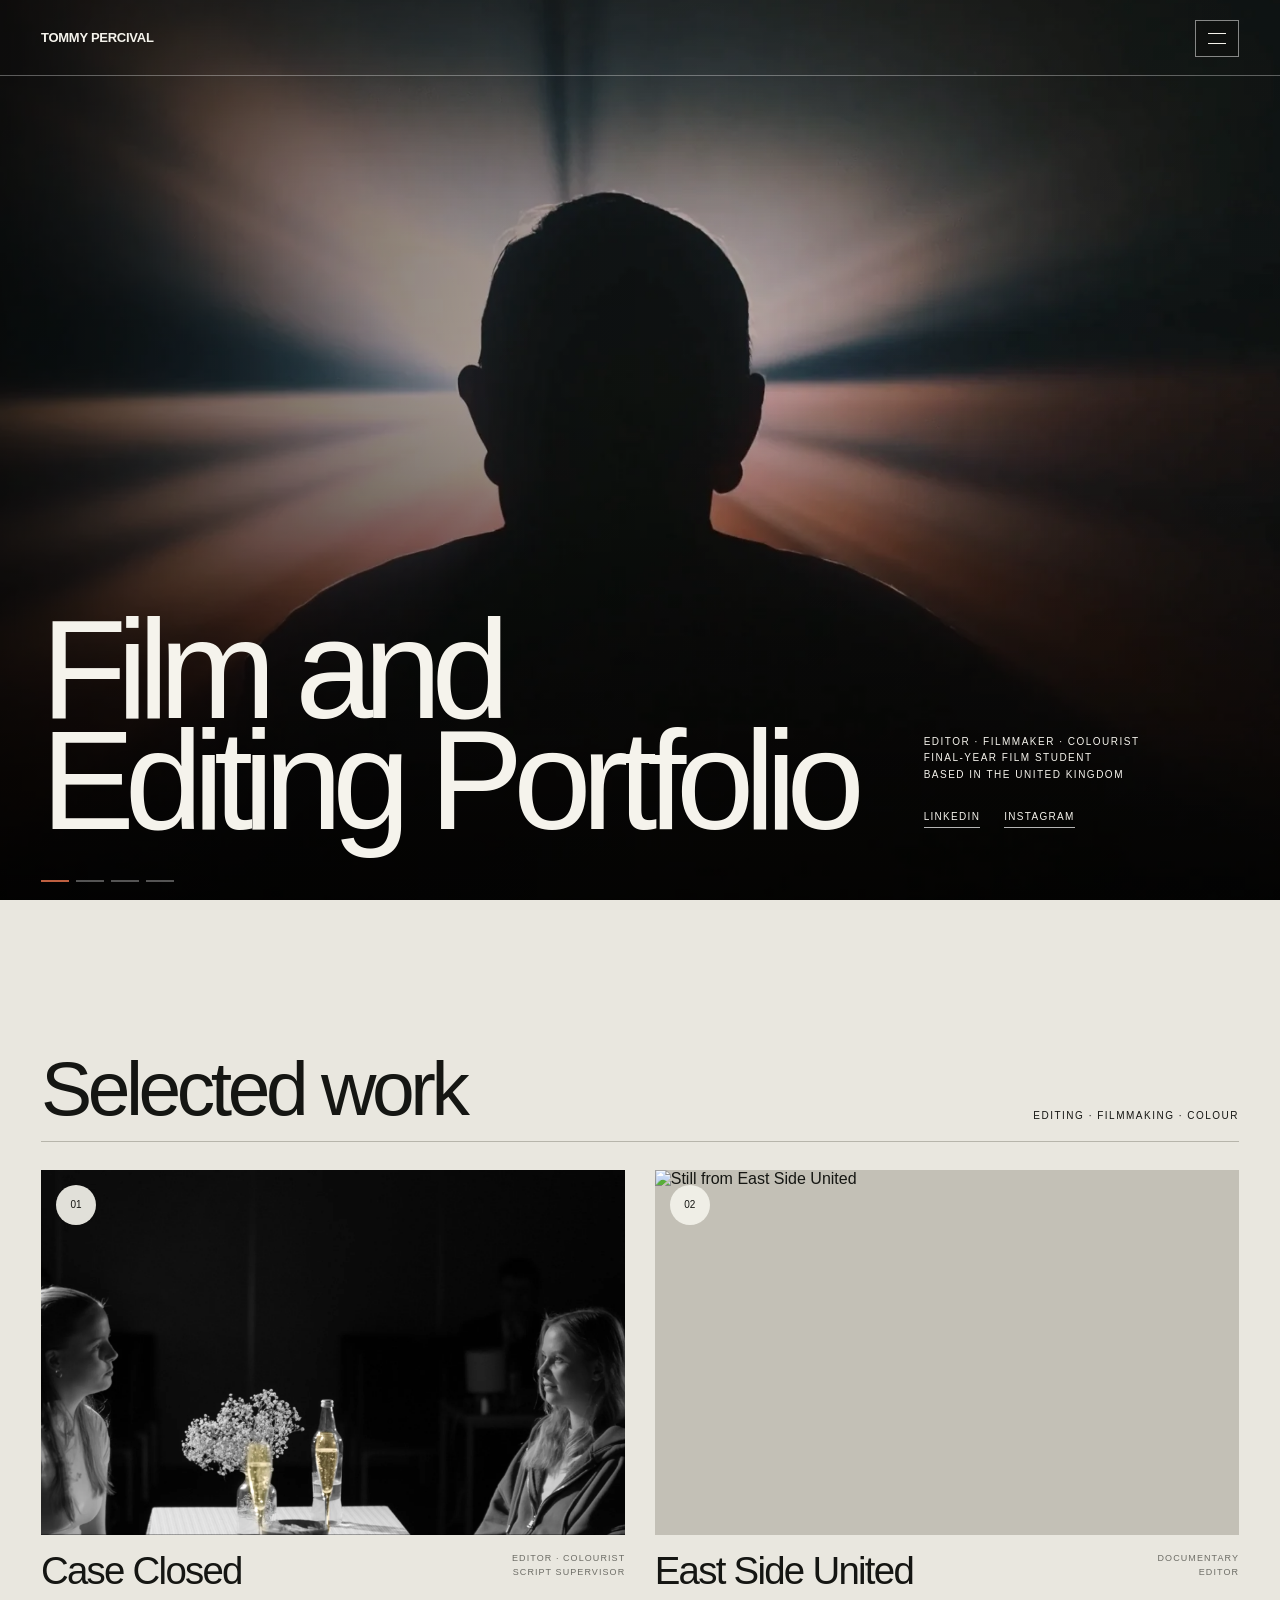
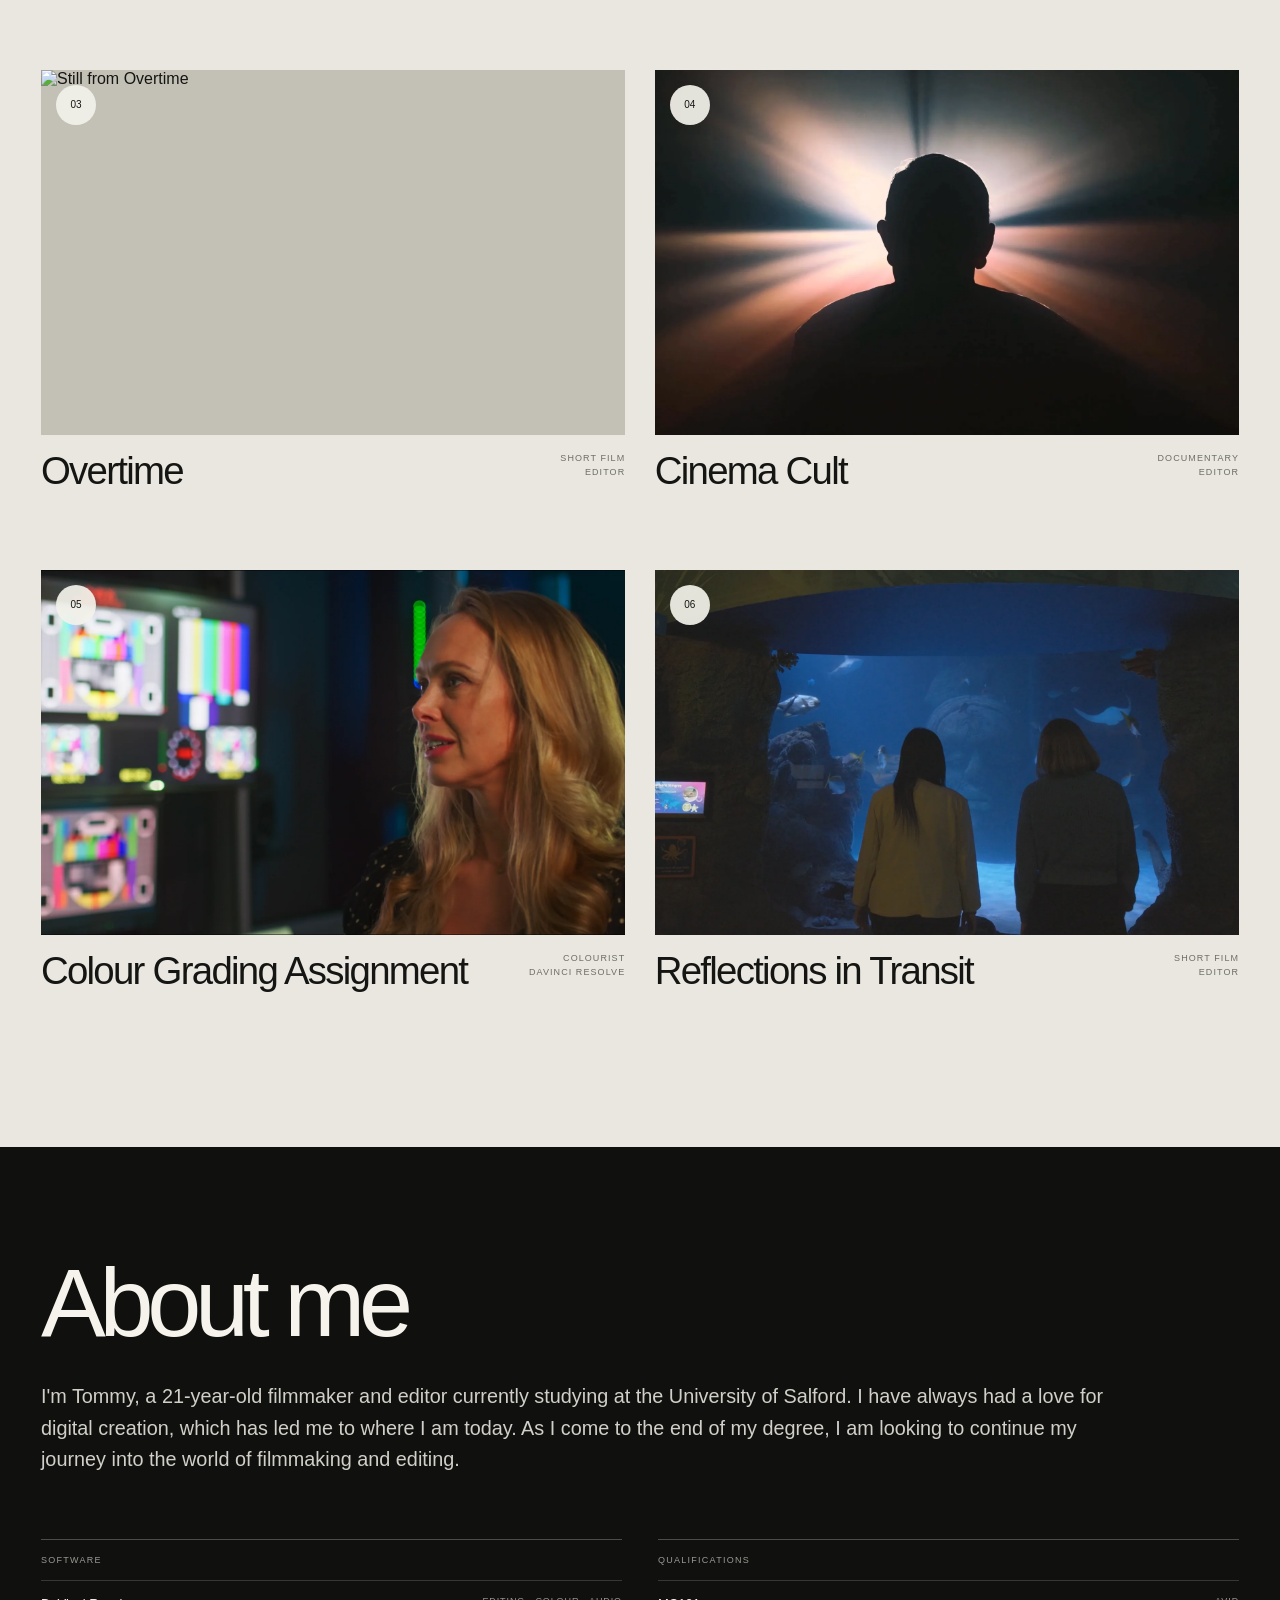
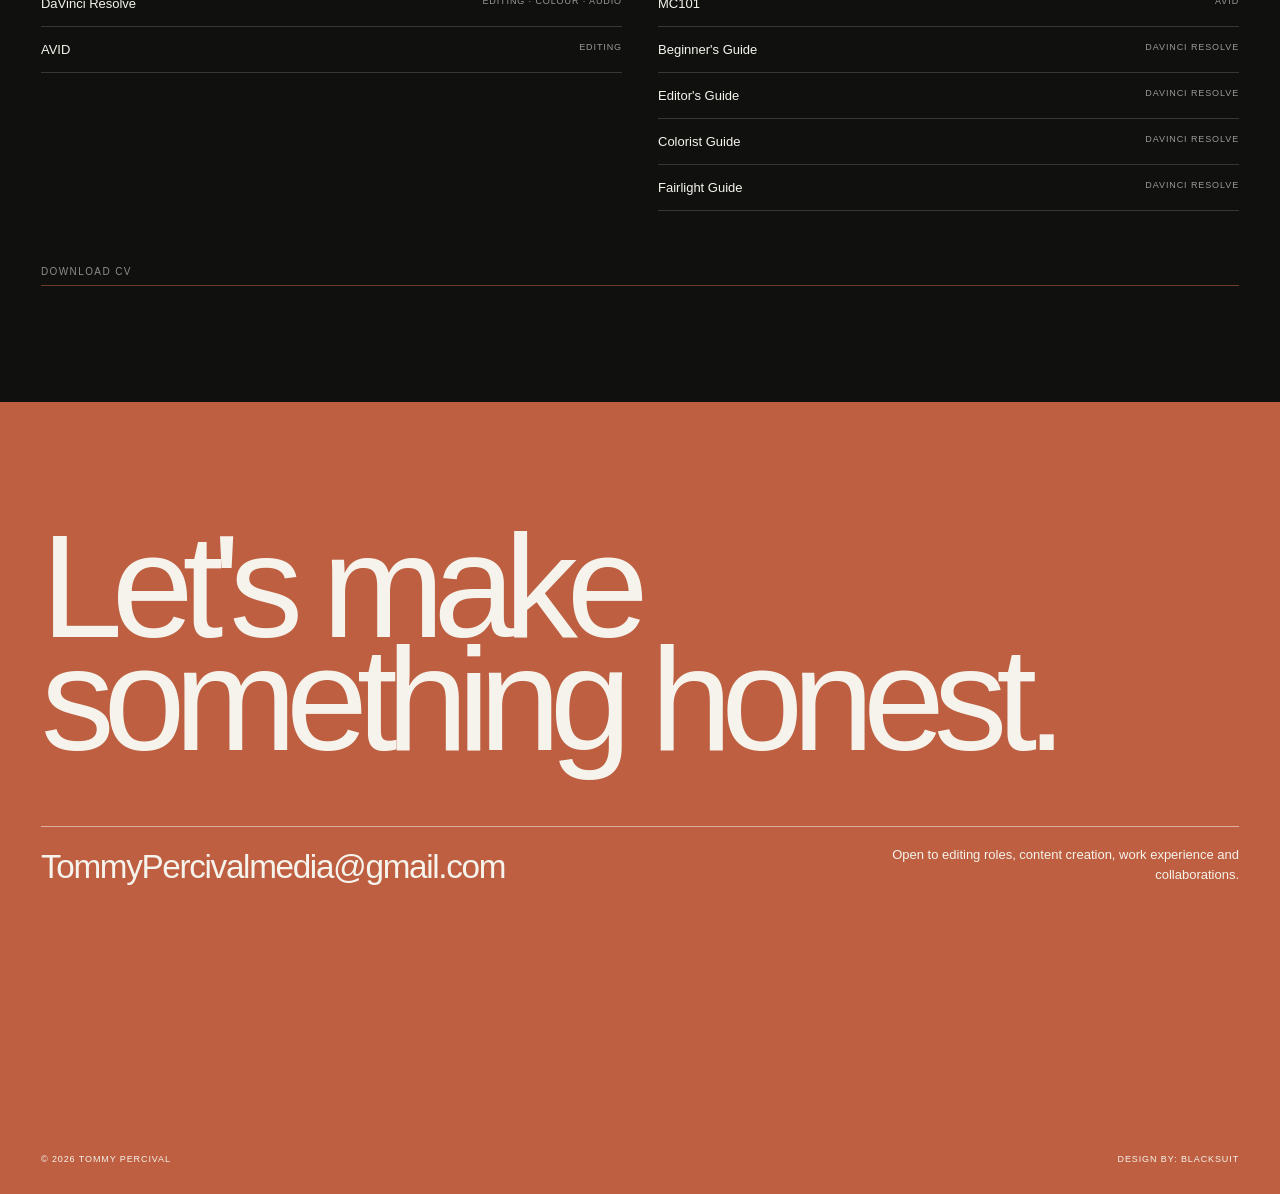
==== index.html @ 64658f56 "Add files via upload" ====
<!doctype html>
<html lang="en">
  <head>
    <meta charset="UTF-8" />
    <meta name="viewport" content="width=device-width, initial-scale=1" />
    <meta
      name="description"
      content="Tommy Percival — Film and Editing Portfolio."
    />
    <title>Tommy Percival — Film and Editing Portfolio</title>
    <link rel="stylesheet" href="style.css" />
  </head>
  <body>
    <header class="site-header">
      <a class="brand" href="#home">Tommy Percival</a>
      <button
        class="menu-toggle"
        type="button"
        aria-label="Open menu"
        aria-expanded="false"
        aria-controls="mobileNav"
      >
        <span class="menu-icon" aria-hidden="true"></span>
      </button>
    </header>

    <nav class="mobile-nav" id="mobileNav" aria-label="Mobile navigation">
      <a href="#work">Work</a>
      <a href="#about">About</a>
      <a href="#contact">Contact</a>
    </nav>

    <main>
      <section class="hero" id="home" aria-labelledby="heroTitle">
        <div class="hero-slides" aria-hidden="true">
          <figure class="hero-slide is-active">
            <img
              src="assets/hero/cinema-cult.webp"
              width="1920"
              height="1080"
              alt=""
            />
          </figure>
          <figure class="hero-slide">
            <img
              src="assets/hero/case-closed.webp"
              width="1920"
              height="1080"
              alt=""
            />
          </figure>
          <figure class="hero-slide">
            <img
              src="assets/hero/nightcrawler-colour-grade.webp"
              width="1920"
              height="1080"
              alt=""
            />
          </figure>
          <figure class="hero-slide">
            <img
              src="assets/hero/reflections-in-transit.webp"
              width="1920"
              height="1080"
              alt=""
            />
          </figure>
        </div>

        <div class="slide-progress" aria-hidden="true">
          <span class="is-active"></span><span></span><span></span><span></span>
        </div>

        <div class="hero-content">
          <h1 id="heroTitle">Film and Editing Portfolio</h1>
          <div class="hero-details">
            <p class="hero-meta eyebrow">
              Editor · Filmmaker · Colourist<br />Final-year film student<br />Based
              in the United Kingdom
            </p>
            <div class="hero-links">
              <a href="#" aria-disabled="true" data-pending-link>LinkedIn</a>
              <a href="#" aria-disabled="true" data-pending-link>Instagram</a>
            </div>
          </div>
        </div>
      </section>

      <section class="work" id="work" aria-labelledby="workTitle">
        <div class="section-heading">
          <h2 id="workTitle">Selected work</h2>
          <p class="eyebrow">Editing · Filmmaking · Colour</p>
        </div>

        <div class="project-grid">
          <a class="project-card" href="project-v2.html?title=Case%20Closed">
            <div class="project-image">
              <img
                src="assets/hero/case-closed.webp"
                width="1920"
                height="1080"
                loading="lazy"
                alt="Still from Case Closed"
              /><span class="project-number">01</span>
            </div>
            <div class="project-info">
              <h3>Case Closed</h3>
              <p>Editor · Colourist<br />Script Supervisor</p>
            </div>
          </a>
          <a
            class="project-card"
            href="project-v2.html?title=East%20Side%20United"
          >
            <div class="project-image">
              <img
                src="https://img.youtube.com/vi/mVY7qHK5xIU/maxresdefault.jpg"
                width="1280"
                height="720"
                loading="lazy"
                alt="Still from East Side United"
              /><span class="project-number">02</span>
            </div>
            <div class="project-info">
              <h3>East Side United</h3>
              <p>Documentary<br />Editor</p>
            </div>
          </a>
          <a class="project-card" href="project-v2.html?title=Overtime">
            <div class="project-image">
              <img
                src="https://img.youtube.com/vi/3VnitRd8v5U/maxresdefault.jpg"
                width="1280"
                height="720"
                loading="lazy"
                alt="Still from Overtime"
              /><span class="project-number">03</span>
            </div>
            <div class="project-info">
              <h3>Overtime</h3>
              <p>Short film<br />Editor</p>
            </div>
          </a>
          <a class="project-card" href="project-v2.html?title=Cinema%20Cult">
            <div class="project-image">
              <img
                src="assets/hero/cinema-cult.webp"
                width="1920"
                height="1080"
                loading="lazy"
                alt="Still from Cinema Cult"
              /><span class="project-number">04</span>
            </div>
            <div class="project-info">
              <h3>Cinema Cult</h3>
              <p>Documentary<br />Editor</p>
            </div>
          </a>
          <a
            class="project-card"
            href="project-v2.html?title=Colour%20Grading%20Assignment"
          >
            <div class="project-image">
              <img
                src="assets/hero/nightcrawler-colour-grade.webp"
                width="1920"
                height="1080"
                loading="lazy"
                alt="Still from the Nightcrawler colour grading assignment"
              /><span class="project-number">05</span>
            </div>
            <div class="project-info">
              <h3>Colour Grading Assignment</h3>
              <p>Colourist<br />DaVinci Resolve</p>
            </div>
          </a>
          <a
            class="project-card"
            href="project-v2.html?title=Reflections%20in%20Transit"
          >
            <div class="project-image">
              <img
                src="assets/hero/reflections-in-transit.webp"
                width="1920"
                height="1080"
                loading="lazy"
                alt="Still from Reflections in Transit"
              /><span class="project-number">06</span>
            </div>
            <div class="project-info">
              <h3>Reflections in Transit</h3>
              <p>Short film<br />Editor</p>
            </div>
          </a>
        </div>
      </section>

      <section class="about" id="about" aria-labelledby="aboutTitle">
        <div class="about-copy">
          <h2 id="aboutTitle">About me</h2>
          <p class="bio">
            I'm Tommy, a 21-year-old filmmaker and editor currently studying at
            the University of Salford. I have always had a love for digital
            creation, which has led me to where I am today. As I come to the end
            of my degree, I am looking to continue my journey into the world of
            filmmaking and editing.
          </p>

          <div class="credentials">
            <div class="credential-group">
              <h3>Software</h3>
              <ul>
                <li>
                  <span>DaVinci Resolve</span
                  ><span>Editing · Colour · Audio</span>
                </li>
                <li><span>AVID</span><span>Editing</span></li>
              </ul>
            </div>
            <div class="credential-group">
              <h3>Qualifications</h3>
              <ul>
                <li><span>MC101</span><span>AVID</span></li>
                <li>
                  <span>Beginner's Guide</span><span>DaVinci Resolve</span>
                </li>
                <li><span>Editor's Guide</span><span>DaVinci Resolve</span></li>
                <li><span>Colorist Guide</span><span>DaVinci Resolve</span></li>
                <li>
                  <span>Fairlight Guide</span><span>DaVinci Resolve</span>
                </li>
              </ul>
            </div>
          </div>
          <a class="cv-link" href="#" aria-disabled="true" data-pending-link
            >Download CV</a
          >
        </div>
      </section>

      <section class="contact" id="contact" aria-labelledby="contactTitle">
        <h2 id="contactTitle">Let's make something honest.</h2>
        <div class="contact-row">
          <a class="email" href="mailto:TommyPercivalmedia@gmail.com"
            >TommyPercivalmedia@gmail.com</a
          >
          <p class="availability">
            Open to editing roles, content creation, work experience and
            collaborations.
          </p>
        </div>
        <footer class="contact-footer">
          <span>© 2026 Tommy Percival</span>
          <span>Design by: Blacksuit</span>
        </footer>
      </section>
    </main>

    <script src="main.js"></script>
  </body>
</html>
---- style.css ----
:root {
  --paper: #e9e7df;
  --ink: #151613;
  --muted: #6d6d66;
  --rule: #b7b5ab;
  --night: #10110f;
  --white: #f5f3ec;
  --accent: #bd5f40;
  --pad: clamp(20px, 3.2vw, 52px);
  --ease: cubic-bezier(0.22, 0.72, 0.18, 1);
}

* {
  box-sizing: border-box;
}
html {
  scroll-behavior: smooth;
}
body {
  margin: 0;
  background: var(--paper);
  color: var(--ink);
  font-family: Arial, Helvetica, sans-serif;
}
body.menu-open {
  overflow: hidden;
}
a {
  color: inherit;
  text-decoration: none;
}
button {
  color: inherit;
  font: inherit;
}
img {
  display: block;
  width: 100%;
}
:focus-visible {
  outline: 3px solid #f5b077;
  outline-offset: 4px;
}

.eyebrow {
  margin: 0;
  font-size: 10px;
  line-height: 1.4;
  letter-spacing: 0.15em;
  text-transform: uppercase;
}

.site-header {
  position: absolute;
  z-index: 20;
  top: 0;
  left: 0;
  right: 0;
  min-height: 76px;
  padding: 0 var(--pad);
  display: grid;
  grid-template-columns: 1fr auto;
  align-items: center;
  color: var(--white);
  border-bottom: 1px solid rgba(255, 255, 255, 0.32);
}
.brand {
  font-size: 13px;
  font-weight: 700;
  letter-spacing: -0.02em;
  text-transform: uppercase;
}
[aria-disabled='true'] {
  cursor: default;
}

.menu-toggle {
  display: block;
  position: fixed;
  z-index: 22;
  top: 20px;
  right: var(--pad);
  border: 1px solid rgba(255, 255, 255, 0.5);
  background: rgba(12, 13, 11, 0.35);
  padding: 12px;
  align-items: center;
  font-size: 9px;
  letter-spacing: 0.13em;
  text-transform: uppercase;
  cursor: pointer;
}
.menu-icon {
  position: relative;
  width: 18px;
  height: 11px;
  display: block;
  border-top: 1px solid currentColor;
  border-bottom: 1px solid currentColor;
}
.menu-open .menu-icon {
  border-color: transparent;
}
.menu-open .menu-icon::before,
.menu-open .menu-icon::after {
  content: '';
  position: absolute;
  top: 5px;
  left: 0;
  width: 18px;
  border-top: 1px solid currentColor;
  transform: rotate(45deg);
}
.menu-open .menu-icon::after {
  transform: rotate(-45deg);
}
.menu-open .menu-toggle {
  color: var(--ink);
  border-color: var(--rule);
  background: rgba(233, 231, 223, 0.88);
}
.mobile-nav {
  position: fixed;
  z-index: 18;
  inset: 0;
  padding: clamp(100px, 12vw, 150px) var(--pad) 34px;
  display: none;
  flex-direction: column;
  justify-content: flex-end;
  background: var(--paper);
  color: var(--ink);
}
.menu-open .mobile-nav {
  display: flex;
}
.mobile-nav a {
  padding: 8px 0;
  font-size: clamp(62px, 11vw, 160px);
  font-weight: 500;
  line-height: 0.92;
  letter-spacing: -0.065em;
  border-bottom: 1px solid var(--rule);
}

.hero {
  min-height: 100svh;
  position: relative;
  display: flex;
  align-items: flex-end;
  overflow: hidden;
  isolation: isolate;
  color: var(--white);
  background: #080907;
}
.hero-slides,
.hero-slide,
.hero-slide img {
  position: absolute;
  inset: 0;
}
.hero-slide {
  margin: 0;
  opacity: 0;
  transition: opacity 0.9s ease;
  pointer-events: none;
}
.hero-slide.is-active {
  opacity: 1;
}
.hero-slide img {
  height: 100%;
  object-fit: cover;
  object-position: center;
  transform: scale(1.025);
  transition: transform 4.2s linear;
}
.hero-slide.is-active img {
  transform: scale(1.055);
}
.hero-slide:nth-child(3) img {
  object-position: 62% center;
}
.hero-slides::after {
  content: '';
  position: absolute;
  z-index: 2;
  inset: 0;
  background:
    linear-gradient(
      90deg,
      rgba(0, 0, 0, 0.64) 0%,
      rgba(0, 0, 0, 0.25) 48%,
      rgba(0, 0, 0, 0.22) 100%
    ),
    linear-gradient(
      180deg,
      rgba(0, 0, 0, 0.16) 0%,
      rgba(0, 0, 0, 0.04) 42%,
      rgba(0, 0, 0, 0.72) 100%
    );
}
.hero-content {
  position: relative;
  z-index: 4;
  width: 100%;
  padding: 0 var(--pad) clamp(38px, 5vw, 72px);
  display: grid;
  grid-template-columns: minmax(0, 1.45fr) minmax(230px, 0.55fr);
  gap: 4vw;
  align-items: end;
}
.hero h1 {
  max-width: 1060px;
  margin: 0;
  font-size: clamp(62px, 11vw, 172px);
  font-weight: 500;
  line-height: 0.79;
  letter-spacing: -0.072em;
  text-wrap: balance;
}
.hero-details {
  padding-bottom: 8px;
  display: grid;
  gap: 28px;
}
.hero-meta {
  line-height: 1.65;
}
.hero-links {
  display: flex;
  gap: 24px;
}
.hero-links a {
  padding-bottom: 5px;
  border-bottom: 1px solid rgba(255, 255, 255, 0.7);
  font-size: 10px;
  letter-spacing: 0.13em;
  text-transform: uppercase;
}
.slide-progress {
  position: absolute;
  z-index: 5;
  left: var(--pad);
  bottom: 18px;
  display: flex;
  gap: 7px;
}
.slide-progress span {
  width: 28px;
  height: 2px;
  background: rgba(255, 255, 255, 0.32);
  transition: background 0.3s ease;
}
.slide-progress span.is-active {
  background: var(--accent);
}

.work {
  padding: clamp(100px, 12vw, 180px) var(--pad);
}
.section-heading {
  display: flex;
  justify-content: space-between;
  align-items: flex-end;
  gap: 30px;
  padding-bottom: 18px;
  margin-bottom: 28px;
  border-bottom: 1px solid var(--rule);
}
.section-heading h2 {
  margin: 0;
  font-size: clamp(42px, 6vw, 88px);
  font-weight: 500;
  line-height: 0.9;
  letter-spacing: -0.058em;
}
.project-grid {
  display: grid;
  grid-template-columns: repeat(2, minmax(0, 1fr));
  gap: clamp(46px, 6vw, 92px) clamp(16px, 2.3vw, 36px);
}
.project-card {
  display: block;
}
.project-image {
  position: relative;
  overflow: hidden;
  aspect-ratio: 16 / 10;
  background: #c3c0b6;
}
.project-image img {
  height: 100%;
  object-fit: cover;
  transition:
    transform 0.7s var(--ease),
    filter 0.7s var(--ease);
}
.project-card:hover .project-image img,
.project-card:focus-visible .project-image img {
  transform: scale(1.025);
  filter: saturate(1.05);
}
.project-number {
  position: absolute;
  top: 15px;
  left: 15px;
  display: grid;
  place-items: center;
  width: 40px;
  height: 40px;
  border-radius: 50%;
  background: rgba(244, 242, 235, 0.92);
  font-size: 10px;
}
.project-info {
  display: grid;
  grid-template-columns: 1fr auto;
  gap: 20px;
  padding-top: 14px;
}
.project-info h3 {
  margin: 0;
  font-size: clamp(25px, 3vw, 44px);
  font-weight: 500;
  letter-spacing: -0.045em;
}
.project-info p {
  margin: 3px 0 0;
  color: var(--muted);
  font-size: 9px;
  line-height: 1.55;
  letter-spacing: 0.12em;
  text-align: right;
  text-transform: uppercase;
}

.about {
  min-height: 92svh;
  background: var(--night);
  color: var(--white);
}
.about-copy {
  min-height: 92svh;
  padding: clamp(70px, 9vw, 140px) var(--pad);
  display: flex;
  flex-direction: column;
  justify-content: center;
}
.about-copy h2 {
  max-width: 1200px;
  margin: 0 0 38px;
  font-size: clamp(52px, 7.6vw, 116px);
  font-weight: 500;
  line-height: 0.84;
  letter-spacing: -0.065em;
}
.bio {
  max-width: 1080px;
  margin: 0;
  color: #d1cfc8;
  font-size: clamp(17px, 1.55vw, 22px);
  line-height: 1.58;
}
.credentials {
  display: grid;
  grid-template-columns: 1fr 1fr;
  gap: 36px;
  margin-top: 64px;
  max-width: 1280px;
}
.credential-group {
  border-top: 1px solid rgba(255, 255, 255, 0.25);
}
.credential-group h3 {
  margin: 0;
  padding: 15px 0;
  color: #999a94;
  font-size: 9px;
  font-weight: 400;
  letter-spacing: 0.14em;
  text-transform: uppercase;
  border-bottom: 1px solid rgba(255, 255, 255, 0.16);
}
.credential-group ul {
  margin: 0;
  padding: 0;
  list-style: none;
}
.credential-group li {
  display: flex;
  justify-content: space-between;
  gap: 20px;
  padding: 15px 0;
  font-size: 13px;
  border-bottom: 1px solid rgba(255, 255, 255, 0.16);
}
.credential-group li span:last-child {
  color: #999a94;
  font-size: 9px;
  letter-spacing: 0.1em;
  text-align: right;
  text-transform: uppercase;
}
.cv-link {
  display: inline-block;
  margin-top: 42px;
  padding: 13px 0 8px;
  border-bottom: 1px solid var(--accent);
  font-size: 10px;
  letter-spacing: 0.14em;
  text-transform: uppercase;
}
.cv-link[aria-disabled='true'] {
  opacity: 0.55;
}

.contact {
  min-height: 88svh;
  padding: clamp(80px, 10vw, 145px) var(--pad) 30px;
  display: flex;
  flex-direction: column;
  background: var(--accent);
  color: var(--white);
}
.contact h2 {
  max-width: 1250px;
  margin: 0;
  font-size: clamp(62px, 11.5vw, 176px);
  font-weight: 500;
  line-height: 0.77;
  letter-spacing: -0.075em;
}
.contact-row {
  display: grid;
  grid-template-columns: 1fr 1fr;
  align-items: end;
  gap: 35px;
  margin-top: 70px;
  padding-top: 18px;
  border-top: 1px solid rgba(255, 255, 255, 0.5);
}
.email {
  font-size: clamp(20px, 2.6vw, 39px);
  letter-spacing: -0.04em;
  overflow-wrap: anywhere;
}
.availability {
  max-width: 390px;
  justify-self: end;
  margin: 0;
  font-size: 13px;
  line-height: 1.55;
  text-align: right;
}
.contact-footer {
  margin-top: auto;
  padding-top: 90px;
  display: flex;
  justify-content: space-between;
  gap: 28px;
  font-size: 9px;
  letter-spacing: 0.1em;
  text-transform: uppercase;
}
@media (max-width: 820px) {
  .site-header {
    min-height: 66px;
  }
  .mobile-nav {
    padding: 100px var(--pad) 34px;
  }
  .menu-toggle {
    top: 14px;
  }
  .mobile-nav a {
    font-size: clamp(54px, 17vw, 92px);
  }
  .hero-content {
    grid-template-columns: 1fr;
    gap: 34px;
    padding-bottom: 46px;
  }
  .hero h1 {
    max-width: 720px;
    font-size: clamp(62px, 19vw, 112px);
  }
  .hero-details {
    gap: 18px;
  }
  .hero-slide:nth-child(1) img {
    object-position: 52% center;
  }
  .hero-slide:nth-child(2) img {
    object-position: 48% center;
  }
  .hero-slide:nth-child(3) img {
    object-position: 68% center;
  }
  .hero-slide:nth-child(4) img {
    object-position: 54% center;
  }
  .slide-progress {
    bottom: 16px;
  }
  .project-grid {
    grid-template-columns: 1fr;
    gap: 52px;
  }
  .credentials {
    grid-template-columns: 1fr;
  }
  .contact-row {
    grid-template-columns: 1fr;
  }
  .availability {
    justify-self: start;
    text-align: left;
  }
  .contact-footer {
    align-items: flex-end;
    flex-wrap: wrap;
  }
}

@media (max-width: 480px) {
  .hero h1 {
    font-size: 18vw;
  }
  .section-heading {
    align-items: flex-start;
    flex-direction: column;
  }
  .project-info {
    grid-template-columns: 1fr;
    gap: 6px;
  }
  .project-info p {
    text-align: left;
  }
  .contact-footer {
    display: grid;
    grid-template-columns: 1fr;
  }
}

@media (prefers-reduced-motion: reduce) {
  html {
    scroll-behavior: auto;
  }
  .hero-slide,
  .hero-slide img,
  .project-image img {
    transition: none;
  }
  .hero-slide img,
  .hero-slide.is-active img {
    transform: none;
  }
  .slide-progress {
    display: none;
  }
}
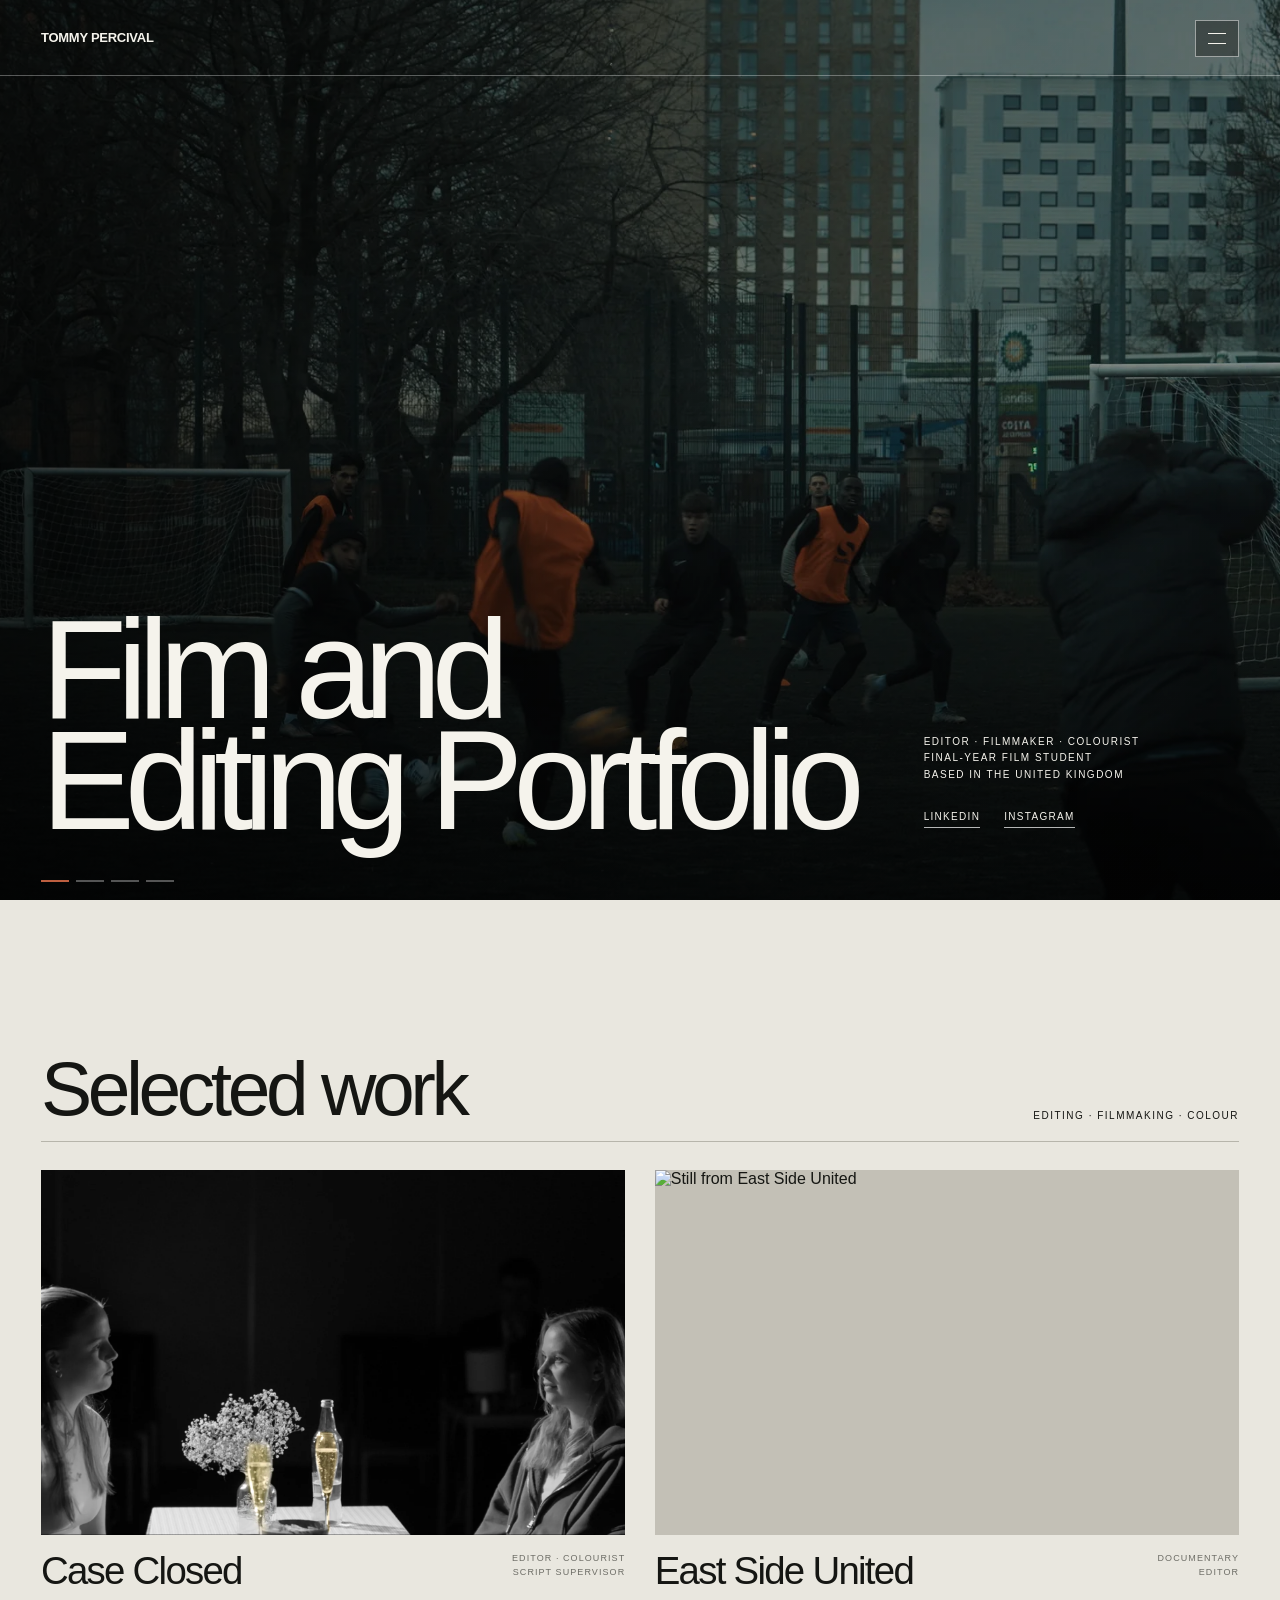
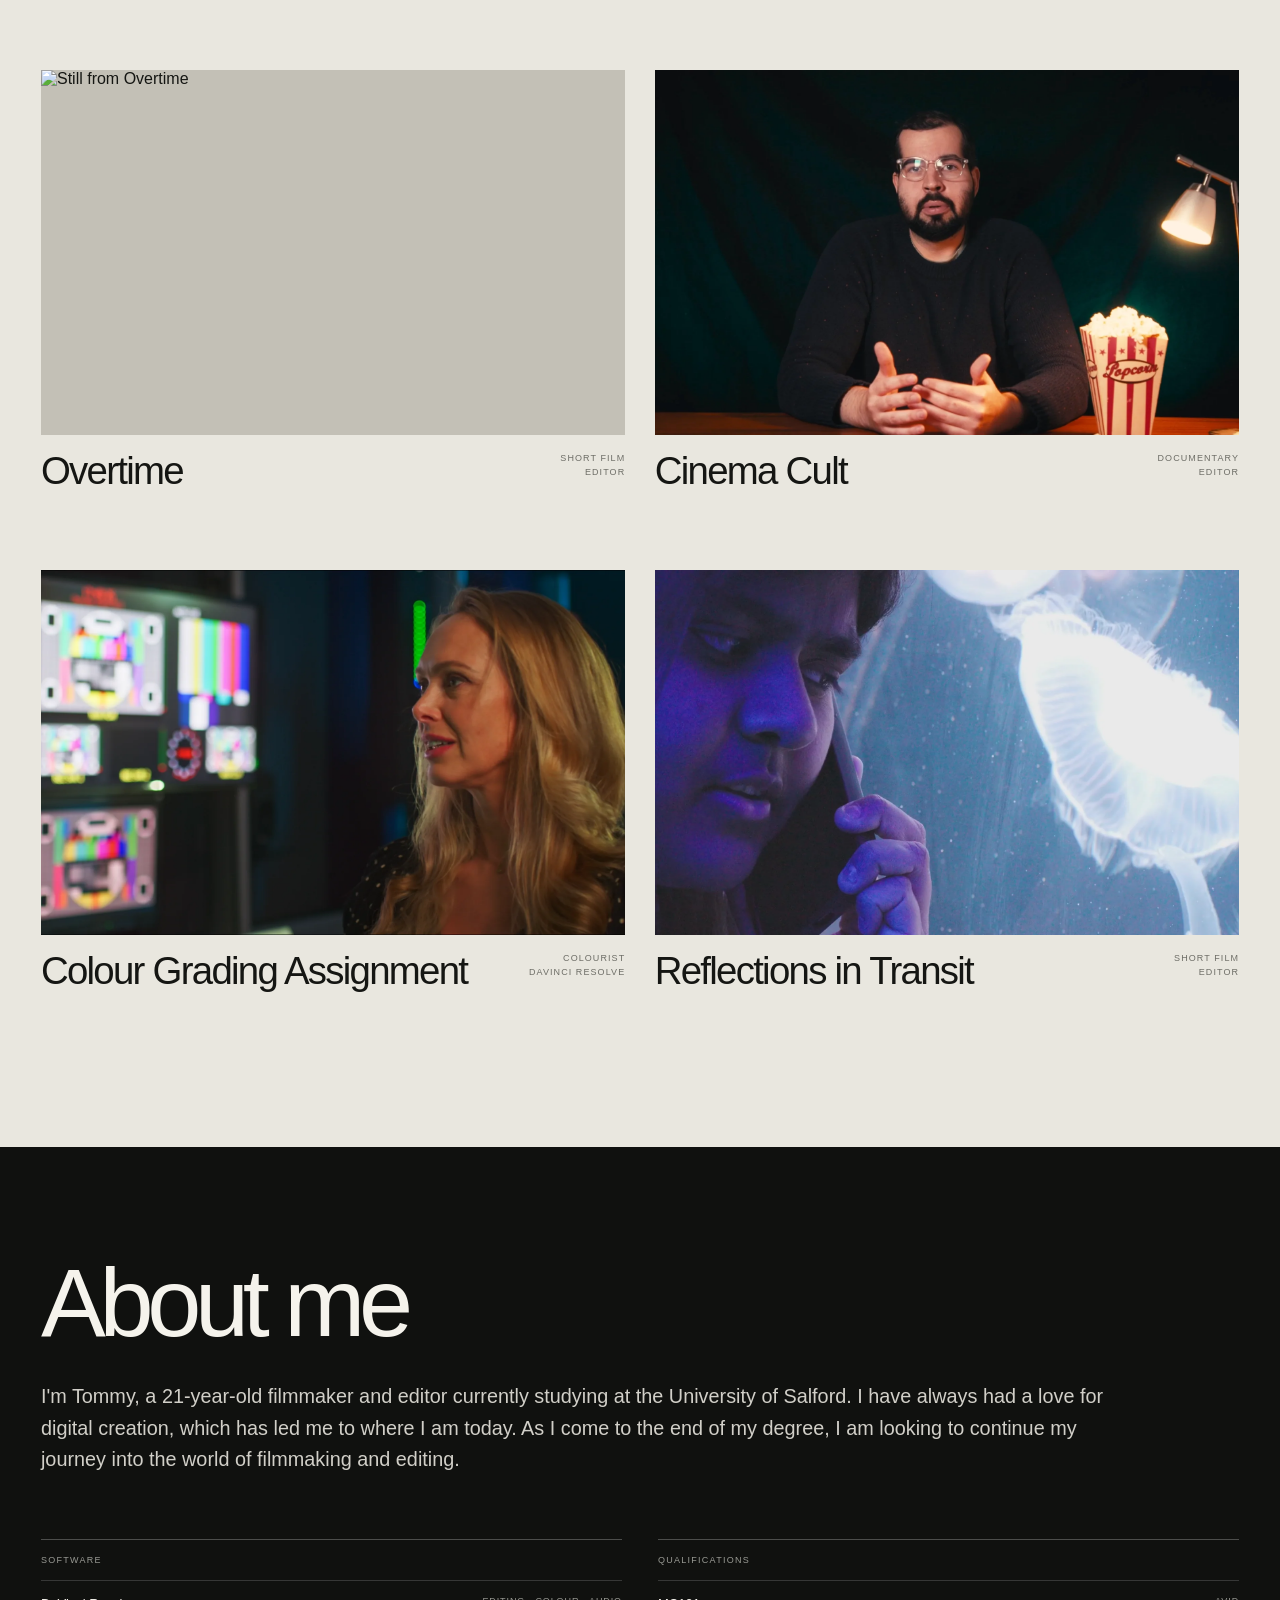
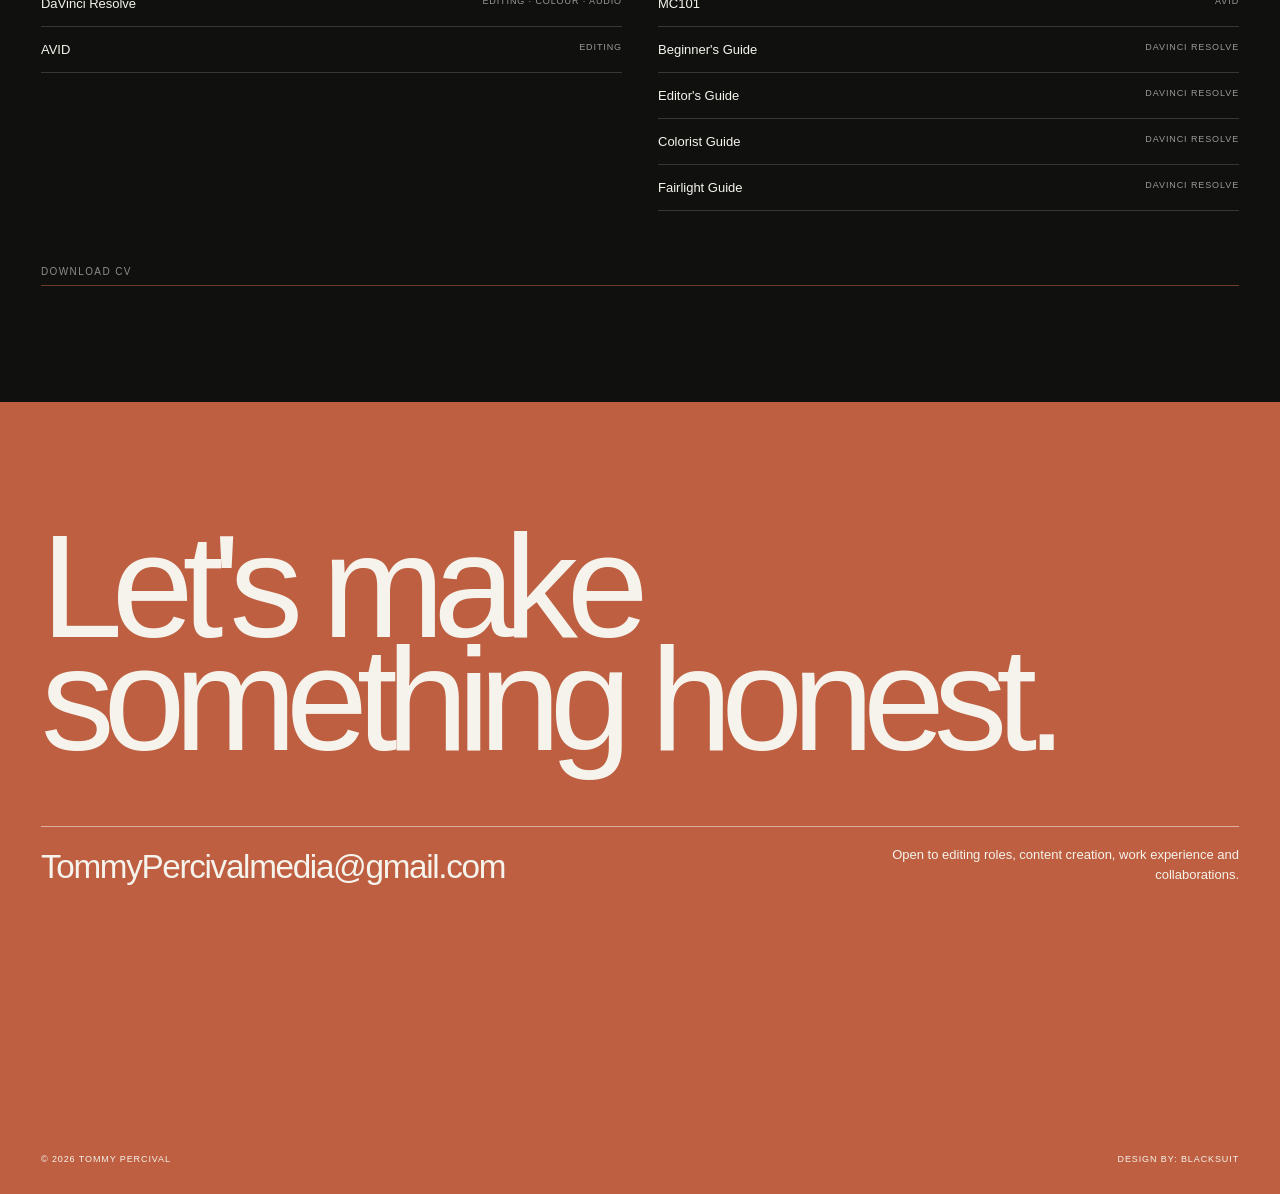
==== commit 1688aade: "Add files via upload" ====
--- a/index.html
+++ b/index.html
@@ -8,7 +8,557 @@
       content="Tommy Percival — Film and Editing Portfolio."
     />
     <title>Tommy Percival — Film and Editing Portfolio</title>
-    <link rel="stylesheet" href="style.css" />
+    <style>
+      :root {
+        --paper: #e9e7df;
+        --ink: #151613;
+        --muted: #6d6d66;
+        --rule: #b7b5ab;
+        --night: #10110f;
+        --white: #f5f3ec;
+        --accent: #bd5f40;
+        --pad: clamp(20px, 3.2vw, 52px);
+        --ease: cubic-bezier(0.22, 0.72, 0.18, 1);
+      }
+
+      * {
+        box-sizing: border-box;
+      }
+      html {
+        scroll-behavior: smooth;
+      }
+      body {
+        margin: 0;
+        background: var(--paper);
+        color: var(--ink);
+        font-family: Arial, Helvetica, sans-serif;
+      }
+      body.menu-open {
+        overflow: hidden;
+      }
+      a {
+        color: inherit;
+        text-decoration: none;
+      }
+      button {
+        color: inherit;
+        font: inherit;
+      }
+      img {
+        display: block;
+        width: 100%;
+      }
+      :focus-visible {
+        outline: 3px solid #f5b077;
+        outline-offset: 4px;
+      }
+
+      .eyebrow {
+        margin: 0;
+        font-size: 10px;
+        line-height: 1.4;
+        letter-spacing: 0.15em;
+        text-transform: uppercase;
+      }
+
+      .site-header {
+        position: absolute;
+        z-index: 20;
+        top: 0;
+        left: 0;
+        right: 0;
+        min-height: 76px;
+        padding: 0 var(--pad);
+        display: grid;
+        grid-template-columns: 1fr auto;
+        align-items: center;
+        color: var(--white);
+        border-bottom: 1px solid rgba(255, 255, 255, 0.32);
+      }
+      .brand {
+        font-size: 13px;
+        font-weight: 700;
+        letter-spacing: -0.02em;
+        text-transform: uppercase;
+      }
+      [aria-disabled='true'] {
+        cursor: default;
+      }
+
+      .menu-toggle {
+        display: block;
+        position: fixed;
+        z-index: 22;
+        top: 20px;
+        right: var(--pad);
+        border: 1px solid rgba(255, 255, 255, 0.5);
+        background: rgba(12, 13, 11, 0.35);
+        padding: 12px;
+        align-items: center;
+        font-size: 9px;
+        letter-spacing: 0.13em;
+        text-transform: uppercase;
+        cursor: pointer;
+      }
+      .menu-icon {
+        position: relative;
+        width: 18px;
+        height: 11px;
+        display: block;
+        border-top: 1px solid currentColor;
+        border-bottom: 1px solid currentColor;
+      }
+      .menu-open .menu-icon {
+        border-color: transparent;
+      }
+      .menu-open .menu-icon::before,
+      .menu-open .menu-icon::after {
+        content: '';
+        position: absolute;
+        top: 5px;
+        left: 0;
+        width: 18px;
+        border-top: 1px solid currentColor;
+        transform: rotate(45deg);
+      }
+      .menu-open .menu-icon::after {
+        transform: rotate(-45deg);
+      }
+      .menu-open .menu-toggle {
+        color: var(--ink);
+        border-color: var(--rule);
+        background: rgba(233, 231, 223, 0.88);
+      }
+      .mobile-nav {
+        position: fixed;
+        z-index: 18;
+        inset: 0;
+        padding: clamp(100px, 12vw, 150px) var(--pad) 34px;
+        display: none;
+        flex-direction: column;
+        justify-content: flex-end;
+        background: var(--paper);
+        color: var(--ink);
+      }
+      .menu-open .mobile-nav {
+        display: flex;
+      }
+      .mobile-nav a {
+        padding: 8px 0;
+        font-size: clamp(62px, 11vw, 160px);
+        font-weight: 500;
+        line-height: 0.92;
+        letter-spacing: -0.065em;
+        border-bottom: 1px solid var(--rule);
+      }
+
+      .hero {
+        min-height: 100svh;
+        position: relative;
+        display: flex;
+        align-items: flex-end;
+        overflow: hidden;
+        isolation: isolate;
+        color: var(--white);
+        background: #080907;
+      }
+      .hero-slides,
+      .hero-slide,
+      .hero-slide img {
+        position: absolute;
+        inset: 0;
+      }
+      .hero-slide {
+        margin: 0;
+        opacity: 0;
+        transition: opacity 0.9s ease;
+        pointer-events: none;
+      }
+      .hero-slide.is-active {
+        opacity: 1;
+      }
+      .hero-slide img {
+        height: 100%;
+        object-fit: cover;
+        object-position: center;
+        transform: scale(1.025);
+        transition: transform 4.2s linear;
+      }
+      .hero-slide.is-active img {
+        transform: scale(1.055);
+      }
+      .hero-slide:nth-child(3) img {
+        object-position: 62% center;
+      }
+      .hero-slides::after {
+        content: '';
+        position: absolute;
+        z-index: 2;
+        inset: 0;
+        background:
+          linear-gradient(
+            90deg,
+            rgba(0, 0, 0, 0.64) 0%,
+            rgba(0, 0, 0, 0.25) 48%,
+            rgba(0, 0, 0, 0.22) 100%
+          ),
+          linear-gradient(
+            180deg,
+            rgba(0, 0, 0, 0.16) 0%,
+            rgba(0, 0, 0, 0.04) 42%,
+            rgba(0, 0, 0, 0.72) 100%
+          );
+      }
+      .hero-content {
+        position: relative;
+        z-index: 4;
+        width: 100%;
+        padding: 0 var(--pad) clamp(38px, 5vw, 72px);
+        display: grid;
+        grid-template-columns: minmax(0, 1.45fr) minmax(230px, 0.55fr);
+        gap: 4vw;
+        align-items: end;
+      }
+      .hero h1 {
+        max-width: 1060px;
+        margin: 0;
+        font-size: clamp(62px, 11vw, 172px);
+        font-weight: 500;
+        line-height: 0.79;
+        letter-spacing: -0.072em;
+        text-wrap: balance;
+      }
+      .hero-details {
+        padding-bottom: 8px;
+        display: grid;
+        gap: 28px;
+      }
+      .hero-meta {
+        line-height: 1.65;
+      }
+      .hero-links {
+        display: flex;
+        gap: 24px;
+      }
+      .hero-links a {
+        padding-bottom: 5px;
+        border-bottom: 1px solid rgba(255, 255, 255, 0.7);
+        font-size: 10px;
+        letter-spacing: 0.13em;
+        text-transform: uppercase;
+      }
+      .slide-progress {
+        position: absolute;
+        z-index: 5;
+        left: var(--pad);
+        bottom: 18px;
+        display: flex;
+        gap: 7px;
+      }
+      .slide-progress span {
+        width: 28px;
+        height: 2px;
+        background: rgba(255, 255, 255, 0.32);
+        transition: background 0.3s ease;
+      }
+      .slide-progress span.is-active {
+        background: var(--accent);
+      }
+
+      .work {
+        padding: clamp(100px, 12vw, 180px) var(--pad);
+      }
+      .section-heading {
+        display: flex;
+        justify-content: space-between;
+        align-items: flex-end;
+        gap: 30px;
+        padding-bottom: 18px;
+        margin-bottom: 28px;
+        border-bottom: 1px solid var(--rule);
+      }
+      .section-heading h2 {
+        margin: 0;
+        font-size: clamp(42px, 6vw, 88px);
+        font-weight: 500;
+        line-height: 0.9;
+        letter-spacing: -0.058em;
+      }
+      .project-grid {
+        display: grid;
+        grid-template-columns: repeat(2, minmax(0, 1fr));
+        gap: clamp(46px, 6vw, 92px) clamp(16px, 2.3vw, 36px);
+      }
+      .project-card {
+        display: block;
+      }
+      .project-image {
+        position: relative;
+        overflow: hidden;
+        aspect-ratio: 16 / 10;
+        background: #c3c0b6;
+      }
+      .project-image img {
+        height: 100%;
+        object-fit: cover;
+        transition:
+          transform 0.7s var(--ease),
+          filter 0.7s var(--ease);
+      }
+      .project-card:hover .project-image img,
+      .project-card:focus-visible .project-image img {
+        transform: scale(1.025);
+        filter: saturate(1.05);
+      }
+      .project-info {
+        display: grid;
+        grid-template-columns: 1fr auto;
+        gap: 20px;
+        padding-top: 14px;
+      }
+      .project-info h3 {
+        margin: 0;
+        font-size: clamp(25px, 3vw, 44px);
+        font-weight: 500;
+        letter-spacing: -0.045em;
+      }
+      .project-info p {
+        margin: 3px 0 0;
+        color: var(--muted);
+        font-size: 9px;
+        line-height: 1.55;
+        letter-spacing: 0.12em;
+        text-align: right;
+        text-transform: uppercase;
+      }
+
+      .about {
+        min-height: 92svh;
+        background: var(--night);
+        color: var(--white);
+      }
+      .about-copy {
+        min-height: 92svh;
+        padding: clamp(70px, 9vw, 140px) var(--pad);
+        display: flex;
+        flex-direction: column;
+        justify-content: center;
+      }
+      .about-copy h2 {
+        max-width: 1200px;
+        margin: 0 0 38px;
+        font-size: clamp(52px, 7.6vw, 116px);
+        font-weight: 500;
+        line-height: 0.84;
+        letter-spacing: -0.065em;
+      }
+      .bio {
+        max-width: 1080px;
+        margin: 0;
+        color: #d1cfc8;
+        font-size: clamp(17px, 1.55vw, 22px);
+        line-height: 1.58;
+      }
+      .credentials {
+        display: grid;
+        grid-template-columns: 1fr 1fr;
+        gap: 36px;
+        margin-top: 64px;
+        max-width: 1280px;
+      }
+      .credential-group {
+        border-top: 1px solid rgba(255, 255, 255, 0.25);
+      }
+      .credential-group h3 {
+        margin: 0;
+        padding: 15px 0;
+        color: #999a94;
+        font-size: 9px;
+        font-weight: 400;
+        letter-spacing: 0.14em;
+        text-transform: uppercase;
+        border-bottom: 1px solid rgba(255, 255, 255, 0.16);
+      }
+      .credential-group ul {
+        margin: 0;
+        padding: 0;
+        list-style: none;
+      }
+      .credential-group li {
+        display: flex;
+        justify-content: space-between;
+        gap: 20px;
+        padding: 15px 0;
+        font-size: 13px;
+        border-bottom: 1px solid rgba(255, 255, 255, 0.16);
+      }
+      .credential-group li span:last-child {
+        color: #999a94;
+        font-size: 9px;
+        letter-spacing: 0.1em;
+        text-align: right;
+        text-transform: uppercase;
+      }
+      .cv-link {
+        display: inline-block;
+        margin-top: 42px;
+        padding: 13px 0 8px;
+        border-bottom: 1px solid var(--accent);
+        font-size: 10px;
+        letter-spacing: 0.14em;
+        text-transform: uppercase;
+      }
+      .cv-link[aria-disabled='true'] {
+        opacity: 0.55;
+      }
+
+      .contact {
+        min-height: 88svh;
+        padding: clamp(80px, 10vw, 145px) var(--pad) 30px;
+        display: flex;
+        flex-direction: column;
+        background: var(--accent);
+        color: var(--white);
+      }
+      .contact h2 {
+        max-width: 1250px;
+        margin: 0;
+        font-size: clamp(62px, 11.5vw, 176px);
+        font-weight: 500;
+        line-height: 0.77;
+        letter-spacing: -0.075em;
+      }
+      .contact-row {
+        display: grid;
+        grid-template-columns: 1fr 1fr;
+        align-items: end;
+        gap: 35px;
+        margin-top: 70px;
+        padding-top: 18px;
+        border-top: 1px solid rgba(255, 255, 255, 0.5);
+      }
+      .email {
+        font-size: clamp(20px, 2.6vw, 39px);
+        letter-spacing: -0.04em;
+        overflow-wrap: anywhere;
+      }
+      .availability {
+        max-width: 390px;
+        justify-self: end;
+        margin: 0;
+        font-size: 13px;
+        line-height: 1.55;
+        text-align: right;
+      }
+      .contact-footer {
+        margin-top: auto;
+        padding-top: 90px;
+        display: flex;
+        justify-content: space-between;
+        gap: 28px;
+        font-size: 9px;
+        letter-spacing: 0.1em;
+        text-transform: uppercase;
+      }
+      @media (max-width: 820px) {
+        .site-header {
+          min-height: 66px;
+        }
+        .mobile-nav {
+          padding: 100px var(--pad) 34px;
+        }
+        .menu-toggle {
+          top: 14px;
+        }
+        .mobile-nav a {
+          font-size: clamp(54px, 17vw, 92px);
+        }
+        .hero-content {
+          grid-template-columns: 1fr;
+          gap: 34px;
+          padding-bottom: 46px;
+        }
+        .hero h1 {
+          max-width: 720px;
+          font-size: clamp(62px, 19vw, 112px);
+        }
+        .hero-details {
+          gap: 18px;
+        }
+        .hero-slide:nth-child(1) img {
+          object-position: 52% center;
+        }
+        .hero-slide:nth-child(2) img {
+          object-position: 48% center;
+        }
+        .hero-slide:nth-child(3) img {
+          object-position: 68% center;
+        }
+        .hero-slide:nth-child(4) img {
+          object-position: 54% center;
+        }
+        .slide-progress {
+          bottom: 16px;
+        }
+        .project-grid {
+          grid-template-columns: 1fr;
+          gap: 52px;
+        }
+        .credentials {
+          grid-template-columns: 1fr;
+        }
+        .contact-row {
+          grid-template-columns: 1fr;
+        }
+        .availability {
+          justify-self: start;
+          text-align: left;
+        }
+        .contact-footer {
+          align-items: flex-end;
+          flex-wrap: wrap;
+        }
+      }
+
+      @media (max-width: 480px) {
+        .hero h1 {
+          font-size: 18vw;
+        }
+        .section-heading {
+          align-items: flex-start;
+          flex-direction: column;
+        }
+        .project-info {
+          grid-template-columns: 1fr;
+          gap: 6px;
+        }
+        .project-info p {
+          text-align: left;
+        }
+        .contact-footer {
+          display: grid;
+          grid-template-columns: 1fr;
+        }
+      }
+
+      @media (prefers-reduced-motion: reduce) {
+        html {
+          scroll-behavior: auto;
+        }
+        .hero-slide,
+        .hero-slide img,
+        .project-image img {
+          transition: none;
+        }
+        .hero-slide img,
+        .hero-slide.is-active img {
+          transform: none;
+        }
+        .slide-progress {
+          display: none;
+        }
+      }
+    </style>
   </head>
   <body>
     <header class="site-header">
@@ -35,7 +585,7 @@
         <div class="hero-slides" aria-hidden="true">
           <figure class="hero-slide is-active">
             <img
-              src="assets/hero/cinema-cult.webp"
+              src="assets/hero/east-side-united.webp"
               width="1920"
               height="1080"
               alt=""
@@ -59,7 +609,7 @@
           </figure>
           <figure class="hero-slide">
             <img
-              src="assets/hero/reflections-in-transit.webp"
+              src="assets/hero/reflections-jellyfish.webp"
               width="1920"
               height="1080"
               alt=""
@@ -93,7 +643,7 @@
         </div>
 
         <div class="project-grid">
-          <a class="project-card" href="project-v2.html?title=Case%20Closed">
+          <a class="project-card" href="project.html?title=Case%20Closed">
             <div class="project-image">
               <img
                 src="assets/hero/case-closed.webp"
@@ -101,7 +651,7 @@
                 height="1080"
                 loading="lazy"
                 alt="Still from Case Closed"
-              /><span class="project-number">01</span>
+              />
             </div>
             <div class="project-info">
               <h3>Case Closed</h3>
@@ -110,7 +660,7 @@
           </a>
           <a
             class="project-card"
-            href="project-v2.html?title=East%20Side%20United"
+            href="project.html?title=East%20Side%20United"
           >
             <div class="project-image">
               <img
@@ -119,37 +669,37 @@
                 height="720"
                 loading="lazy"
                 alt="Still from East Side United"
-              /><span class="project-number">02</span>
+              />
             </div>
             <div class="project-info">
               <h3>East Side United</h3>
               <p>Documentary<br />Editor</p>
             </div>
           </a>
-          <a class="project-card" href="project-v2.html?title=Overtime">
+          <a class="project-card" href="project.html?title=Overtime">
             <div class="project-image">
               <img
-                src="https://img.youtube.com/vi/3VnitRd8v5U/maxresdefault.jpg"
+                src="https://img.youtube.com/vi/KPPga38YHgo/maxresdefault.jpg"
                 width="1280"
                 height="720"
                 loading="lazy"
                 alt="Still from Overtime"
-              /><span class="project-number">03</span>
+              />
             </div>
             <div class="project-info">
               <h3>Overtime</h3>
               <p>Short film<br />Editor</p>
             </div>
           </a>
-          <a class="project-card" href="project-v2.html?title=Cinema%20Cult">
+          <a class="project-card" href="project.html?title=Cinema%20Cult">
             <div class="project-image">
               <img
-                src="assets/hero/cinema-cult.webp"
+                src="assets/projects/cinema-cult/01.webp"
                 width="1920"
                 height="1080"
                 loading="lazy"
                 alt="Still from Cinema Cult"
-              /><span class="project-number">04</span>
+              />
             </div>
             <div class="project-info">
               <h3>Cinema Cult</h3>
@@ -158,7 +708,7 @@
           </a>
           <a
             class="project-card"
-            href="project-v2.html?title=Colour%20Grading%20Assignment"
+            href="project.html?title=Colour%20Grading%20Assignment"
           >
             <div class="project-image">
               <img
@@ -167,7 +717,7 @@
                 height="1080"
                 loading="lazy"
                 alt="Still from the Nightcrawler colour grading assignment"
-              /><span class="project-number">05</span>
+              />
             </div>
             <div class="project-info">
               <h3>Colour Grading Assignment</h3>
@@ -176,16 +726,16 @@
           </a>
           <a
             class="project-card"
-            href="project-v2.html?title=Reflections%20in%20Transit"
+            href="project.html?title=Reflections%20in%20Transit"
           >
             <div class="project-image">
               <img
-                src="assets/hero/reflections-in-transit.webp"
+                src="assets/hero/reflections-jellyfish.webp"
                 width="1920"
                 height="1080"
                 loading="lazy"
                 alt="Still from Reflections in Transit"
-              /><span class="project-number">06</span>
+              />
             </div>
             <div class="project-info">
               <h3>Reflections in Transit</h3>
@@ -256,6 +806,73 @@
       </section>
     </main>
 
-    <script src="main.js"></script>
+    <script>
+      const body = document.body;
+      const menuToggle = document.querySelector('.menu-toggle');
+      const mobileLinks = document.querySelectorAll('.mobile-nav a');
+
+      menuToggle.addEventListener('click', () => {
+        const isOpen = body.classList.toggle('menu-open');
+        menuToggle.setAttribute('aria-expanded', String(isOpen));
+        menuToggle.setAttribute(
+          'aria-label',
+          isOpen ? 'Close menu' : 'Open menu'
+        );
+      });
+
+      mobileLinks.forEach((link) =>
+        link.addEventListener('click', () => {
+          body.classList.remove('menu-open');
+          menuToggle.setAttribute('aria-expanded', 'false');
+          menuToggle.setAttribute('aria-label', 'Open menu');
+        })
+      );
+
+      document.querySelectorAll('[data-pending-link]').forEach((link) => {
+        link.addEventListener('click', (event) => event.preventDefault());
+      });
+
+      const slides = [...document.querySelectorAll('.hero-slide')];
+      const progress = [...document.querySelectorAll('.slide-progress span')];
+      const reducedMotion = window.matchMedia(
+        '(prefers-reduced-motion: reduce)'
+      );
+      let activeSlide = 0;
+      let timer = null;
+
+      function showSlide(index) {
+        activeSlide = index;
+        slides.forEach((slide, slideIndex) =>
+          slide.classList.toggle('is-active', slideIndex === activeSlide)
+        );
+        progress.forEach((item, itemIndex) =>
+          item.classList.toggle('is-active', itemIndex === activeSlide)
+        );
+      }
+
+      function startSlideshow() {
+        if (reducedMotion.matches) return;
+        window.clearInterval(timer);
+        timer = window.setInterval(
+          () => showSlide((activeSlide + 1) % slides.length),
+          3000
+        );
+      }
+
+      function stopSlideshow() {
+        window.clearInterval(timer);
+        timer = null;
+      }
+
+      document.addEventListener('visibilitychange', () => {
+        document.hidden ? stopSlideshow() : startSlideshow();
+      });
+
+      reducedMotion.addEventListener('change', (event) =>
+        event.matches ? stopSlideshow() : startSlideshow()
+      );
+      showSlide(0);
+      startSlideshow();
+    </script>
   </body>
 </html>
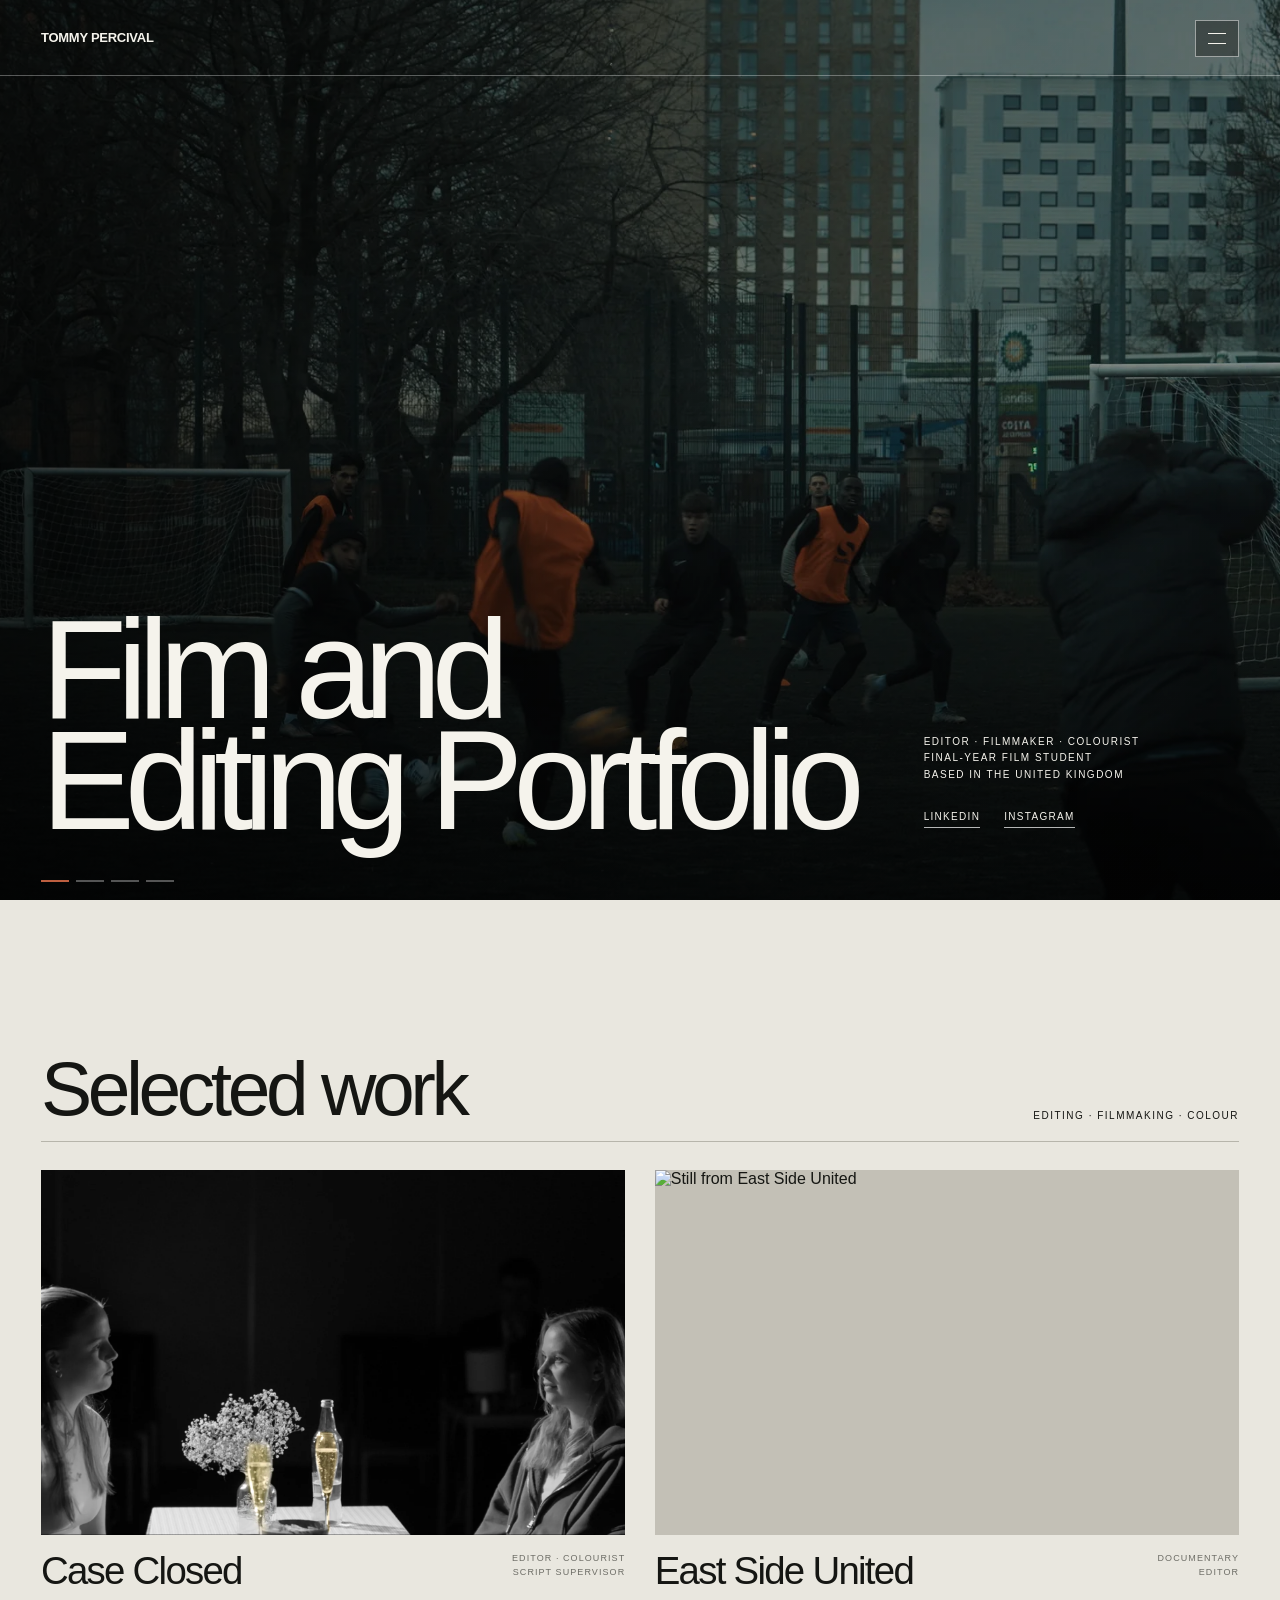
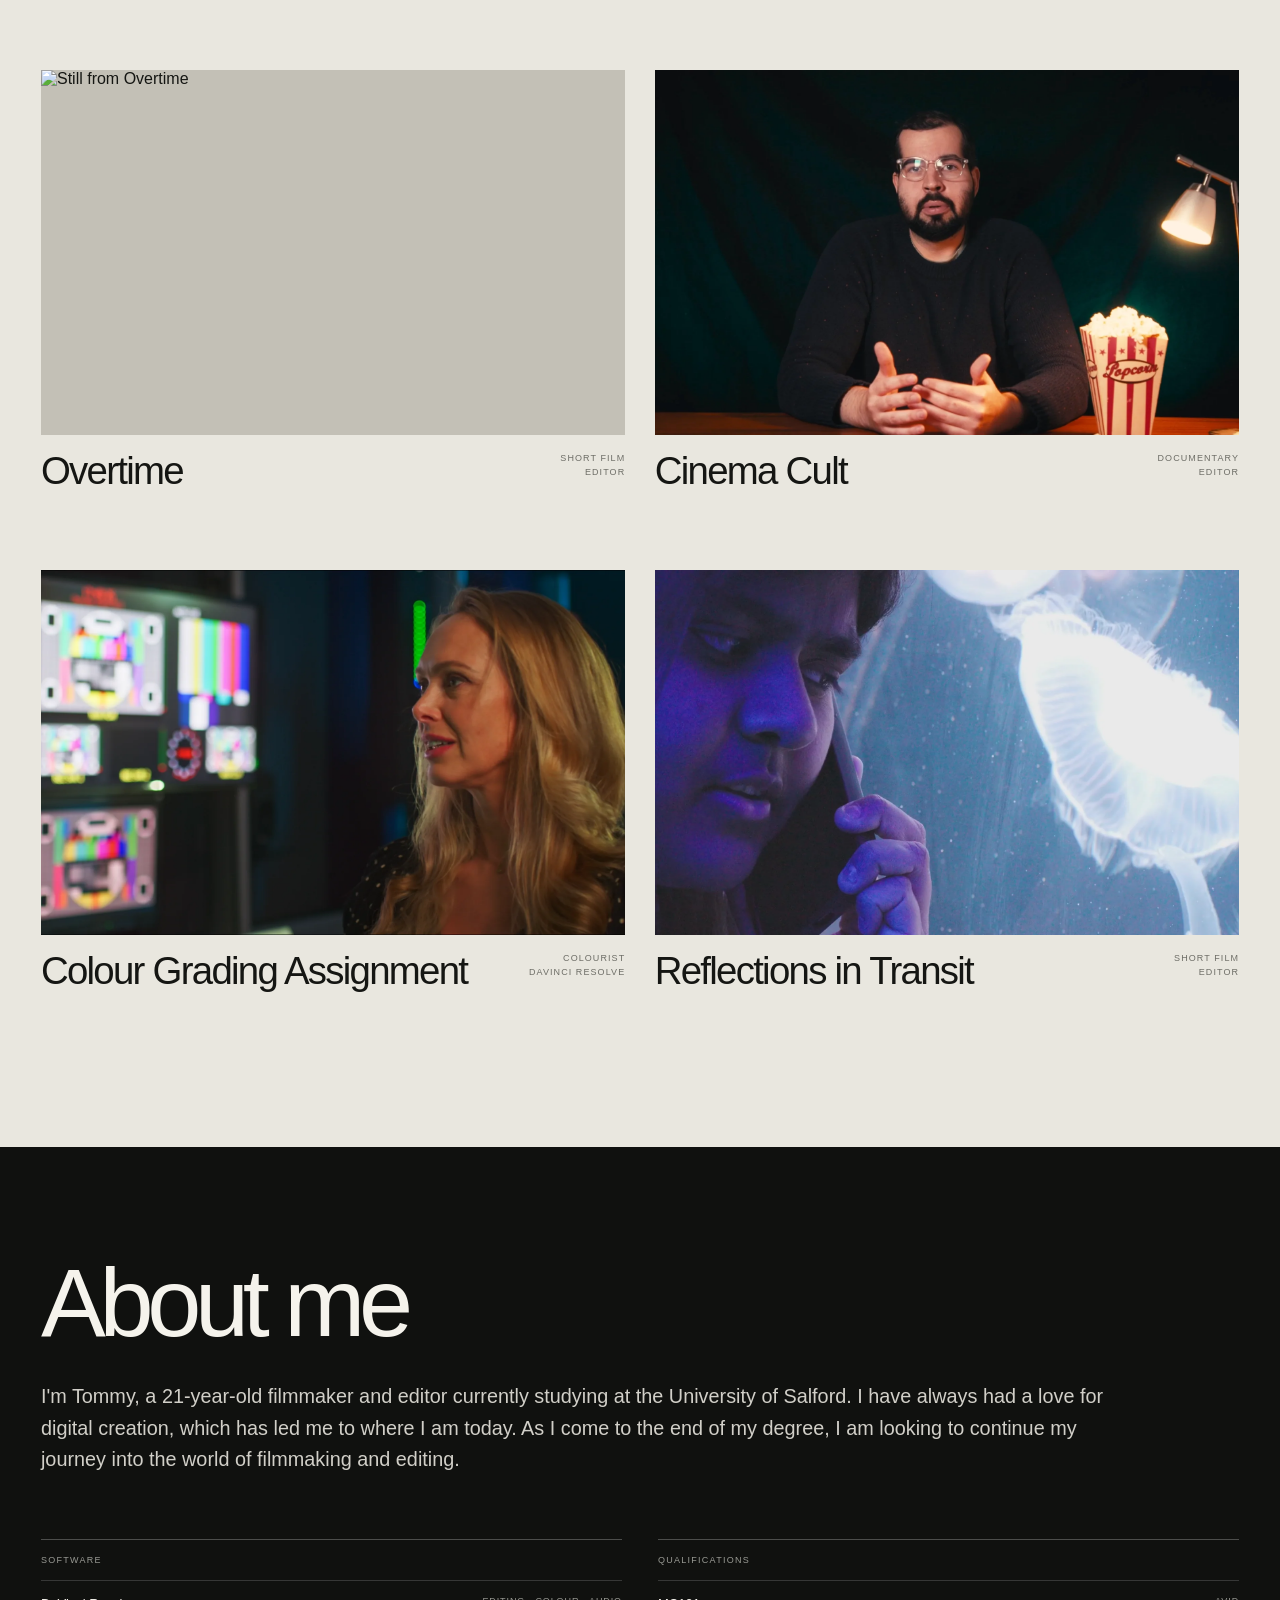
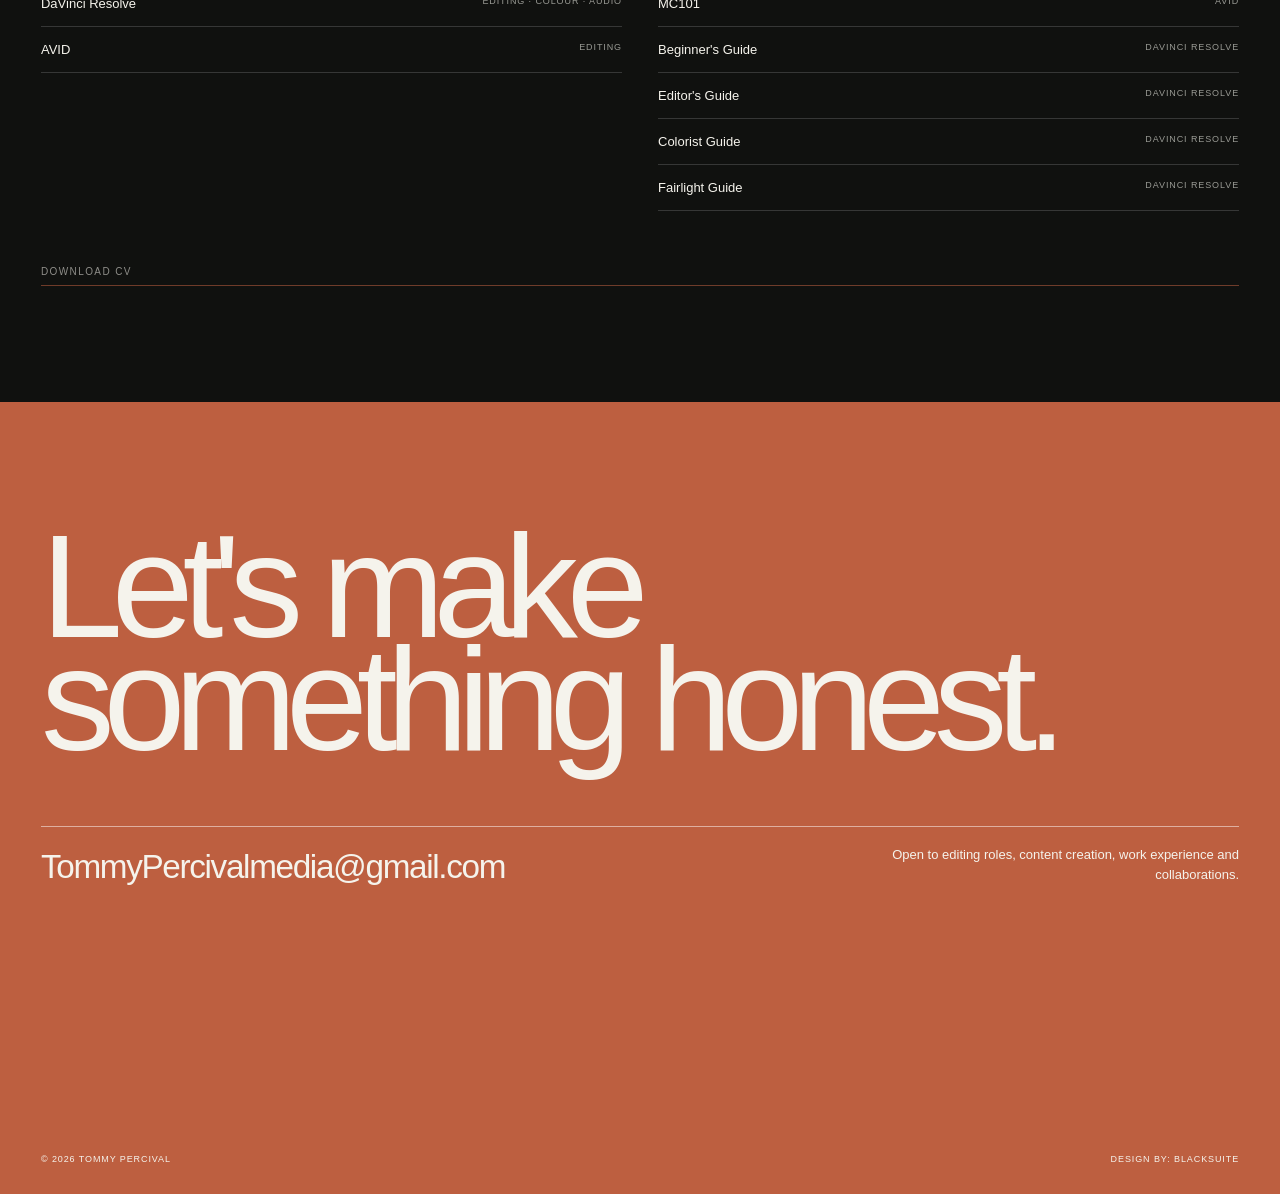
==== commit bf1a8d30: "Fix typo in footer design attribution" ====
--- a/index.html
+++ b/index.html
@@ -801,7 +801,7 @@
         </div>
         <footer class="contact-footer">
           <span>© 2026 Tommy Percival</span>
-          <span>Design by: Blacksuit</span>
+          <span>Design by: Blacksuite</span>
         </footer>
       </section>
     </main>
